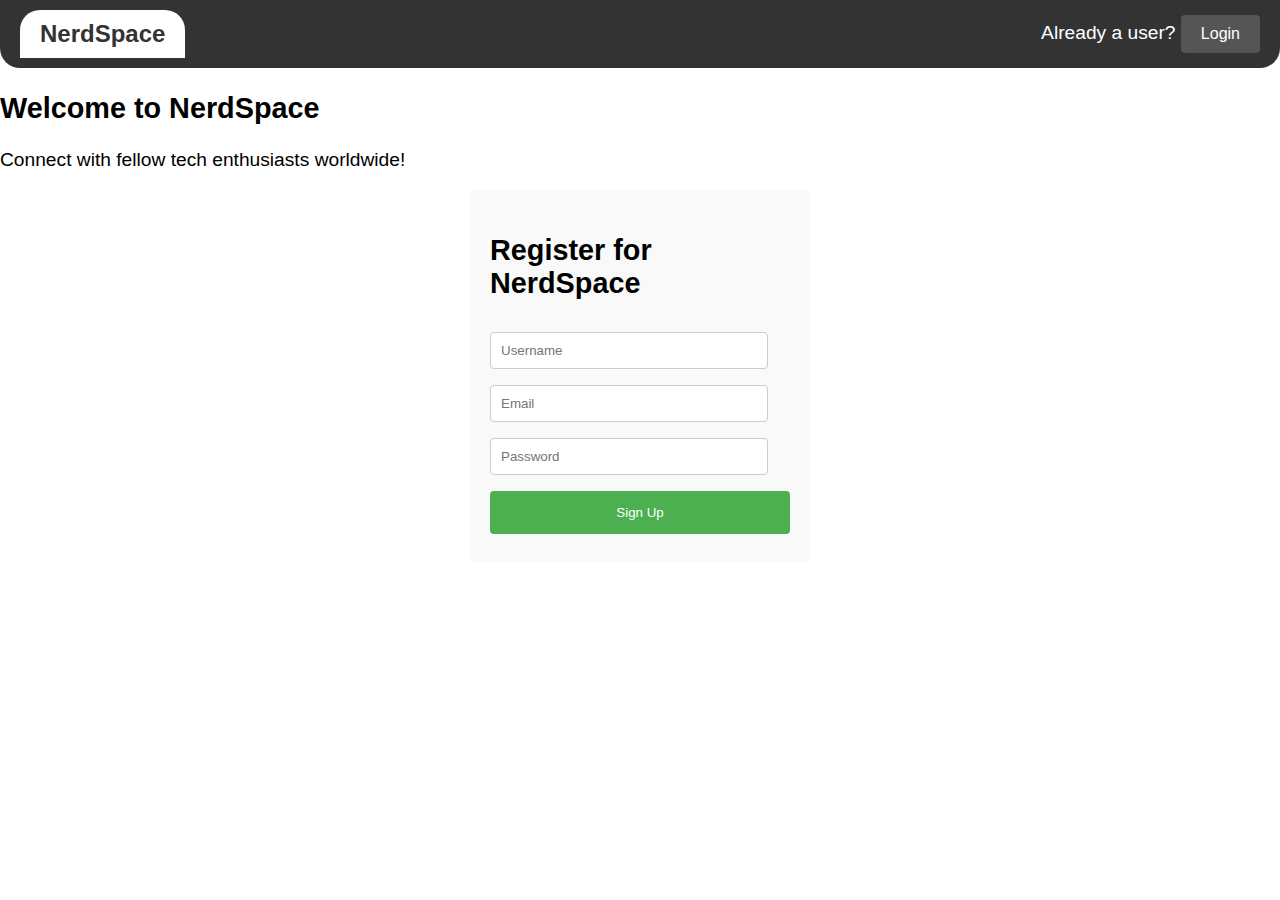
==== index.html @ 7e22a0eb "First Commit" ====
<!DOCTYPE html>
<html lang="en">
<head>
    <meta charset="UTF-8">
    <meta name="viewport" content="width=device-width, initial-scale=1.0">
    <title>NerdSpace</title>
    <style>
        body {
            margin: 0;
            font-family: Arial, sans-serif;
            font-size: larger;
        }
        .header {
            background-color: #333;
            color: #fff;
            padding: 10px 20px;
            display: flex;
            justify-content: space-between;
            align-items: center;
            border-bottom-left-radius: 20px; 
            border-bottom-right-radius: 20px; 
        }
        .logo {
            font-size: 24px;
            font-weight: bold;
            background-color: white;
            padding: 10px 20px;
            border-top-left-radius: 20px;
            border-top-right-radius: 20px; 
            color: #333;
        }
        .welcome-message {
            font-size: 24px;
            padding: 20px;
            flex-grow: 1; 
        }
        .register-section {
            display: flex;
            align-items: right;
            justify-content: flex-end;
            margin-top: 20px;
        }
        .register-button {
            background-color: #4CAF50;
            color: white;
            border: none;
            padding: 10px 20px;
            text-align: center;
            text-decoration: none;
            display: inline-block;
            font-size: 16px;
            cursor: pointer;
            border-radius: 4px;
        }
        .login-button {
            background-color: #555;
            color: white;
            border: none;
            padding: 10px 20px;
            text-align: center;
            text-decoration: none;
            display: inline-block;
            font-size: 16px;
            cursor: pointer;
            border-radius: 4px;
        }
        .register-form {
            background-color: #f9f9f9;
            padding: 20px;
            border-radius: 8px;
            width: 300px;
            margin: 0 auto;
        }
        .register-form input[type="text"],
        .register-form input[type="email"],
        .register-form input[type="password"],
        .register-form input[type="submit"] {
            width: calc(100% - 22px);
            padding: 10px;
            margin: 8px 0;
            display: inline-block;
            border: 1px solid #ccc;
            border-radius: 4px;
            box-sizing: border-box;
        }
        .register-form input[type="submit"] {
            background-color: #4CAF50;
            color: white;
            padding: 14px 20px;
            margin: 8px 0;
            border: none;
            border-radius: 4px;
            cursor: pointer;
            width: 100%;
        }
        .register-form input[type="submit"]:hover {
            background-color: #45a049;
        }
    </style>
</head>
<body>

<div class="header">
    <div class="logo">NerdSpace</div>
    <div class="login-section">
        <span>Already a user?</span>
        <button class="login-button">Login</button>
    </div>
</div>

<div class="body-content">
    <div class="left-half">
        <h2>Welcome to NerdSpace</h2>
        <p>Connect with fellow tech enthusiasts worldwide!</p>
    </div>
    <div class="right-half">
        <div class="register-page">
            <div class="register-form">
                <h2>Register for NerdSpace</h2>
                <form action="register.php" method="post">
                    <input type="text" name="username" placeholder="Username" required>
                    <input type="email" name="email" placeholder="Email" required>
                    <input type="password" name="password" placeholder="Password" required>
                    <input type="submit" value="Sign Up">
                </form>
            </div>
        </div>
    </div>
</div>

</body>
</html>
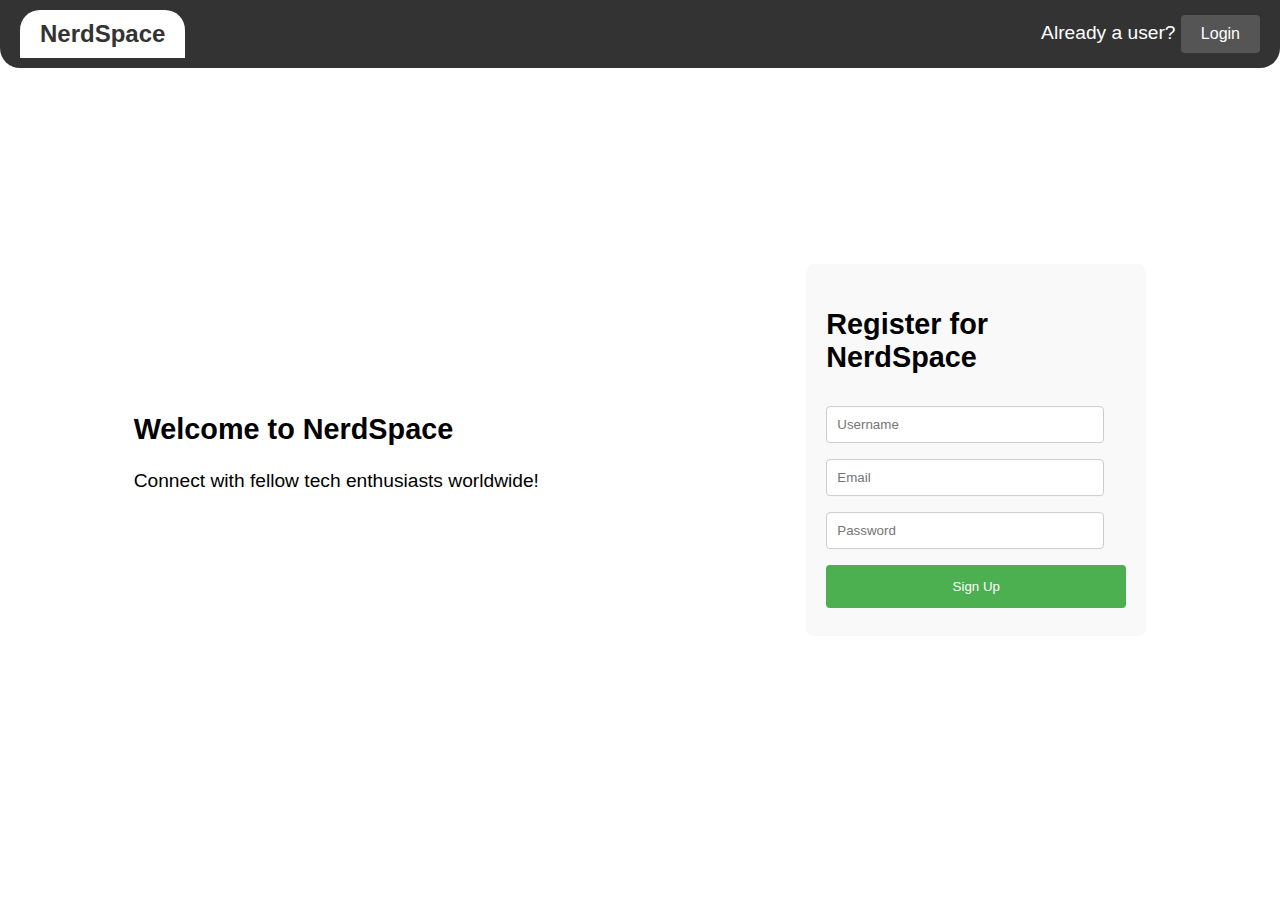
==== commit f9b6b1eb: "changes" ====
--- a/index.html
+++ b/index.html
@@ -7,8 +7,13 @@
     <style>
         body {
             margin: 0;
+            padding:0;
             font-family: Arial, sans-serif;
             font-size: larger;
+        }
+        .main{
+            width:100%;
+            height:100vh;
         }
         .header {
             background-color: #333;
@@ -96,10 +101,24 @@
         .register-form input[type="submit"]:hover {
             background-color: #45a049;
         }
+        .content{
+            position:absolute;
+            width:100%;
+            top:50%;
+            transform: translateY(-50%); 
+            
+        }
+        .body-content{
+            display:flex;
+            flex-direction: row;
+            justify-content:space-around;
+            align-items: center;
+        }
+        
     </style>
 </head>
 <body>
-
+<div class="main">
 <div class="header">
     <div class="logo">NerdSpace</div>
     <div class="login-section">
@@ -107,7 +126,7 @@
         <button class="login-button">Login</button>
     </div>
 </div>
-
+<div class="content">
 <div class="body-content">
     <div class="left-half">
         <h2>Welcome to NerdSpace</h2>
@@ -127,6 +146,7 @@
         </div>
     </div>
 </div>
-
+</div>
+</div>
 </body>
 </html>
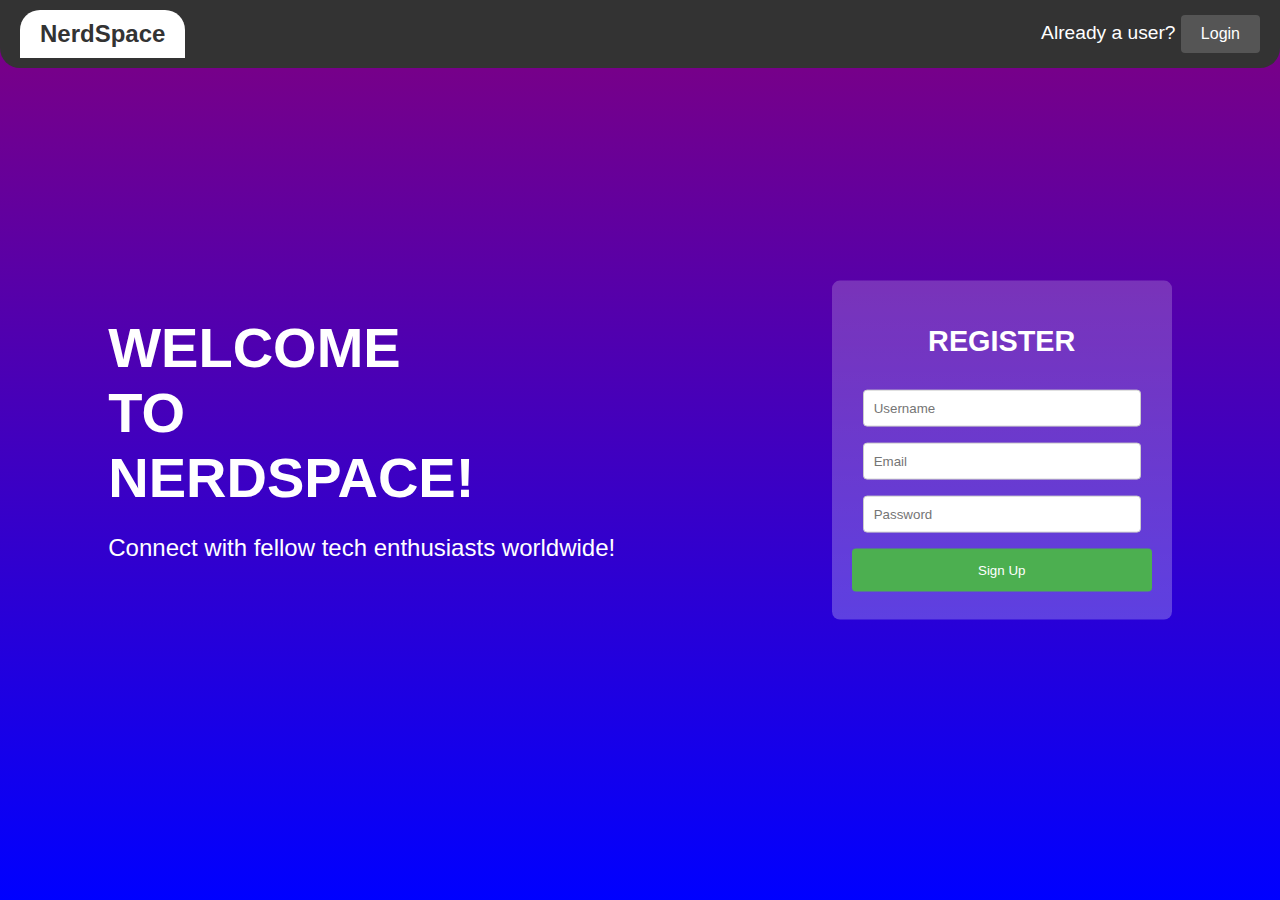
==== commit e278dc00: "change2" ====
--- a/index.html
+++ b/index.html
@@ -14,6 +14,7 @@
         .main{
             width:100%;
             height:100vh;
+            background: linear-gradient(purple,blue);
         }
         .header {
             background-color: #333;
@@ -33,11 +34,6 @@
             border-top-left-radius: 20px;
             border-top-right-radius: 20px; 
             color: #333;
-        }
-        .welcome-message {
-            font-size: 24px;
-            padding: 20px;
-            flex-grow: 1; 
         }
         .register-section {
             display: flex;
@@ -70,7 +66,10 @@
             border-radius: 4px;
         }
         .register-form {
-            background-color: #f9f9f9;
+            color:#fff;
+            background:linear-gradient(rgba(255,255,255,0.2),rgba(255,255,255,0.25));
+            text-transform: uppercase;
+            text-align: center;
             padding: 20px;
             border-radius: 8px;
             width: 300px;
@@ -114,6 +113,31 @@
             justify-content:space-around;
             align-items: center;
         }
+        .body-content .left-half .welcome{
+            font-size: 3.5rem;
+            color:#fff;
+            font-weight: 700;
+            margin:0px;
+            text-transform: uppercase;
+        }
+        .body-content .left-half .sub-content{
+            font-size: 1.5rem;
+            color:#fff;
+        }
+        .right-half{
+            border-radius:8px;
+        }
+        .register-page{
+            border-radius:8px;
+            transition: 0.5s;
+        }
+        .register-page:hover{
+            transform: translateY(-5px);
+            background:linear-gradient(rgba(255,255,255,0.2),rgba(255,255,255,0.2));
+            color:#fff;
+            box-shadow: 2px #fff;
+            transition: 0.5s;
+        }
         
     </style>
 </head>
@@ -129,13 +153,13 @@
 <div class="content">
 <div class="body-content">
     <div class="left-half">
-        <h2>Welcome to NerdSpace</h2>
-        <p>Connect with fellow tech enthusiasts worldwide!</p>
+        <p class="welcome">Welcome<br>to<br>NerdSpace!<p>
+        <p class="sub-content">Connect with fellow tech enthusiasts worldwide!</p>
     </div>
     <div class="right-half">
         <div class="register-page">
             <div class="register-form">
-                <h2>Register for NerdSpace</h2>
+                <h2>Register</h2>
                 <form action="register.php" method="post">
                     <input type="text" name="username" placeholder="Username" required>
                     <input type="email" name="email" placeholder="Email" required>
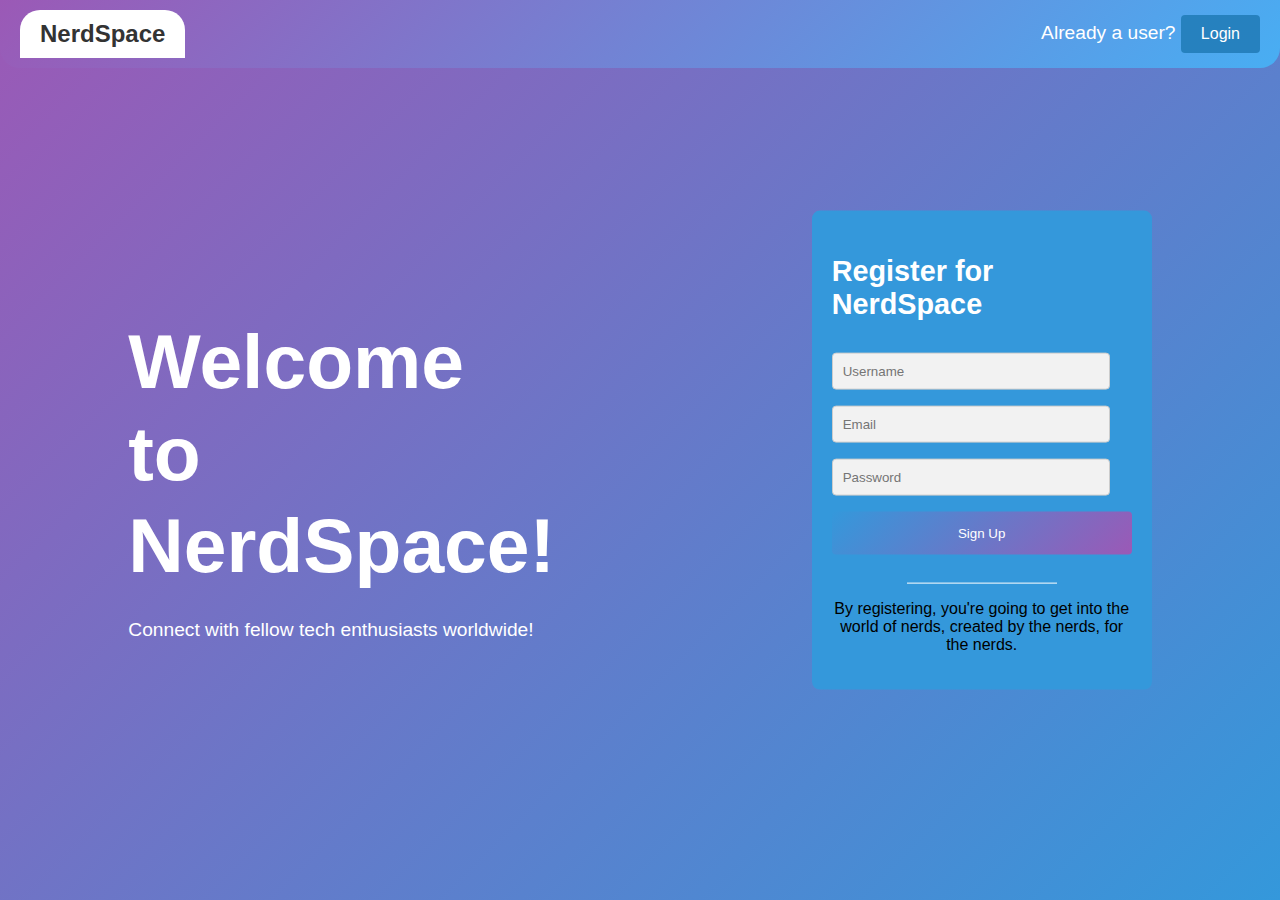
==== commit 17d7a6df: "modified" ====
--- a/index.html
+++ b/index.html
@@ -4,27 +4,28 @@
     <meta charset="UTF-8">
     <meta name="viewport" content="width=device-width, initial-scale=1.0">
     <title>NerdSpace</title>
+   
     <style>
         body {
             margin: 0;
-            padding:0;
+            padding: 0;
             font-family: Arial, sans-serif;
             font-size: larger;
+            background: linear-gradient(135deg, #9b59b6, #3498db);
+            color: #fff;
         }
-        .main{
-            width:100%;
-            height:100vh;
-            background: linear-gradient(purple,blue);
+        .main {
+            width: 100%;
+            height: 100vh;
         }
         .header {
-            background-color: #333;
-            color: #fff;
+            background: linear-gradient(135deg, #9b59b6, #48aef3);
             padding: 10px 20px;
             display: flex;
             justify-content: space-between;
             align-items: center;
-            border-bottom-left-radius: 20px; 
-            border-bottom-right-radius: 20px; 
+            border-bottom-left-radius: 20px;
+            border-bottom-right-radius: 20px;
         }
         .logo {
             font-size: 24px;
@@ -32,17 +33,12 @@
             background-color: white;
             padding: 10px 20px;
             border-top-left-radius: 20px;
-            border-top-right-radius: 20px; 
+            border-top-right-radius: 20px;
             color: #333;
         }
-        .register-section {
-            display: flex;
-            align-items: right;
-            justify-content: flex-end;
-            margin-top: 20px;
-        }
-        .register-button {
-            background-color: #4CAF50;
+        .register-button,
+        .login-button {
+            background: linear-gradient(135deg, #2681be, #2681bf);
             color: white;
             border: none;
             padding: 10px 20px;
@@ -52,24 +48,14 @@
             font-size: 16px;
             cursor: pointer;
             border-radius: 4px;
+            transition: background-color 0.3s ease;
         }
-        .login-button {
-            background-color: #555;
-            color: white;
-            border: none;
-            padding: 10px 20px;
-            text-align: center;
-            text-decoration: none;
-            display: inline-block;
-            font-size: 16px;
-            cursor: pointer;
-            border-radius: 4px;
+        .register-button:hover,
+        .login-button:hover {
+            background-color: #2980b9; 
         }
         .register-form {
-            color:#fff;
-            background:linear-gradient(rgba(255,255,255,0.2),rgba(255,255,255,0.25));
-            text-transform: uppercase;
-            text-align: center;
+            background: linear-gradient( #3498db); 
             padding: 20px;
             border-radius: 8px;
             width: 300px;
@@ -86,9 +72,10 @@
             border: 1px solid #ccc;
             border-radius: 4px;
             box-sizing: border-box;
+            background-color: #f2f2f2; /* Background color for input fields */
         }
         .register-form input[type="submit"] {
-            background-color: #4CAF50;
+            background: linear-gradient(135deg, #3498db, #9b59b6);
             color: white;
             padding: 14px 20px;
             margin: 8px 0;
@@ -96,81 +83,81 @@
             border-radius: 4px;
             cursor: pointer;
             width: 100%;
+            transition: background-color 0.3s ease;
         }
         .register-form input[type="submit"]:hover {
-            background-color: #45a049;
+            background: linear-gradient(135deg, #9b59b6, #3498db);
         }
-        .content{
-            position:absolute;
-            width:100%;
-            top:50%;
-            transform: translateY(-50%); 
-            
+        .content {
+            position: absolute;
+            width: 100%;
+            top: 50%;
+            transform: translateY(-50%);
         }
-        .body-content{
-            display:flex;
+        .body-content {
+            display: flex;
             flex-direction: row;
-            justify-content:space-around;
+            justify-content: space-around;
             align-items: center;
         }
-        .body-content .left-half .welcome{
-            font-size: 3.5rem;
-            color:#fff;
-            font-weight: 700;
-            margin:0px;
-            text-transform: uppercase;
+        h1, h2 {
+            color: #fff; /* Set heading color to white */
         }
-        .body-content .left-half .sub-content{
-            font-size: 1.5rem;
-            color:#fff;
+        .footer {
+            text-align: center;
+            margin-top: 20px;
         }
-        .right-half{
-            border-radius:8px;
+        .footer-line {
+            width: 50%;
+            height: 1px;
+            background-color: #fff;
+            margin: 0 auto 10px;
         }
-        .register-page{
-            border-radius:8px;
-            transition: 0.5s;
+        .footer-text {
+            font-size: small;
+            color: black;
+            font-size: medium;
         }
-        .register-page:hover{
-            transform: translateY(-5px);
-            background:linear-gradient(rgba(255,255,255,0.2),rgba(255,255,255,0.2));
-            color:#fff;
-            box-shadow: 2px #fff;
-            transition: 0.5s;
-        }
-        
     </style>
 </head>
 <body>
 <div class="main">
-<div class="header">
-    <div class="logo">NerdSpace</div>
-    <div class="login-section">
-        <span>Already a user?</span>
-        <button class="login-button">Login</button>
+    <div class="header">
+        <div class="logo">NerdSpace</div>
+        <div class="login-section">
+            <span>Already a user?</span>
+            <button class="login-button">Login</button>
+        </div>
     </div>
-</div>
-<div class="content">
-<div class="body-content">
-    <div class="left-half">
-        <p class="welcome">Welcome<br>to<br>NerdSpace!<p>
-        <p class="sub-content">Connect with fellow tech enthusiasts worldwide!</p>
-    </div>
-    <div class="right-half">
-        <div class="register-page">
-            <div class="register-form">
-                <h2>Register</h2>
-                <form action="register.php" method="post">
-                    <input type="text" name="username" placeholder="Username" required>
-                    <input type="email" name="email" placeholder="Email" required>
-                    <input type="password" name="password" placeholder="Password" required>
-                    <input type="submit" value="Sign Up">
-                </form>
+    <div class="content">
+        <div class="body-content ">
+            <div class="left-half">
+                <h1 style="font-size: 4em; line-height: 0.6;">
+                    <b><br> Welcome <br>
+                    <br> to <br>
+                    <br> NerdSpace! <br></b>
+                </h1>
+                <p>Connect with fellow tech enthusiasts worldwide!</p>
+            </div>
+            <div class="right-half">
+                <div class="register-page">
+                    <div class="register-form">
+                        <h2> Register for NerdSpace</h2>
+                        <form action="#" method="post">
+                            <input type="text" name="username" placeholder="Username" required>
+                            <input type="email" name="email" placeholder="Email" required>
+                            <input type="password" name="password" placeholder="Password" required>
+                            <input type="submit" value="Sign Up">
+                        </form>
+                        <div class="footer">
+                            <div class="footer-line"></div>
+                            <p class="footer-text">By registering, you're going to get into the world of nerds, created by the nerds, for the nerds.</p>
+                        </div>
+                    </div>
+                </div>
             </div>
         </div>
     </div>
 </div>
-</div>
-</div>
 </body>
 </html>
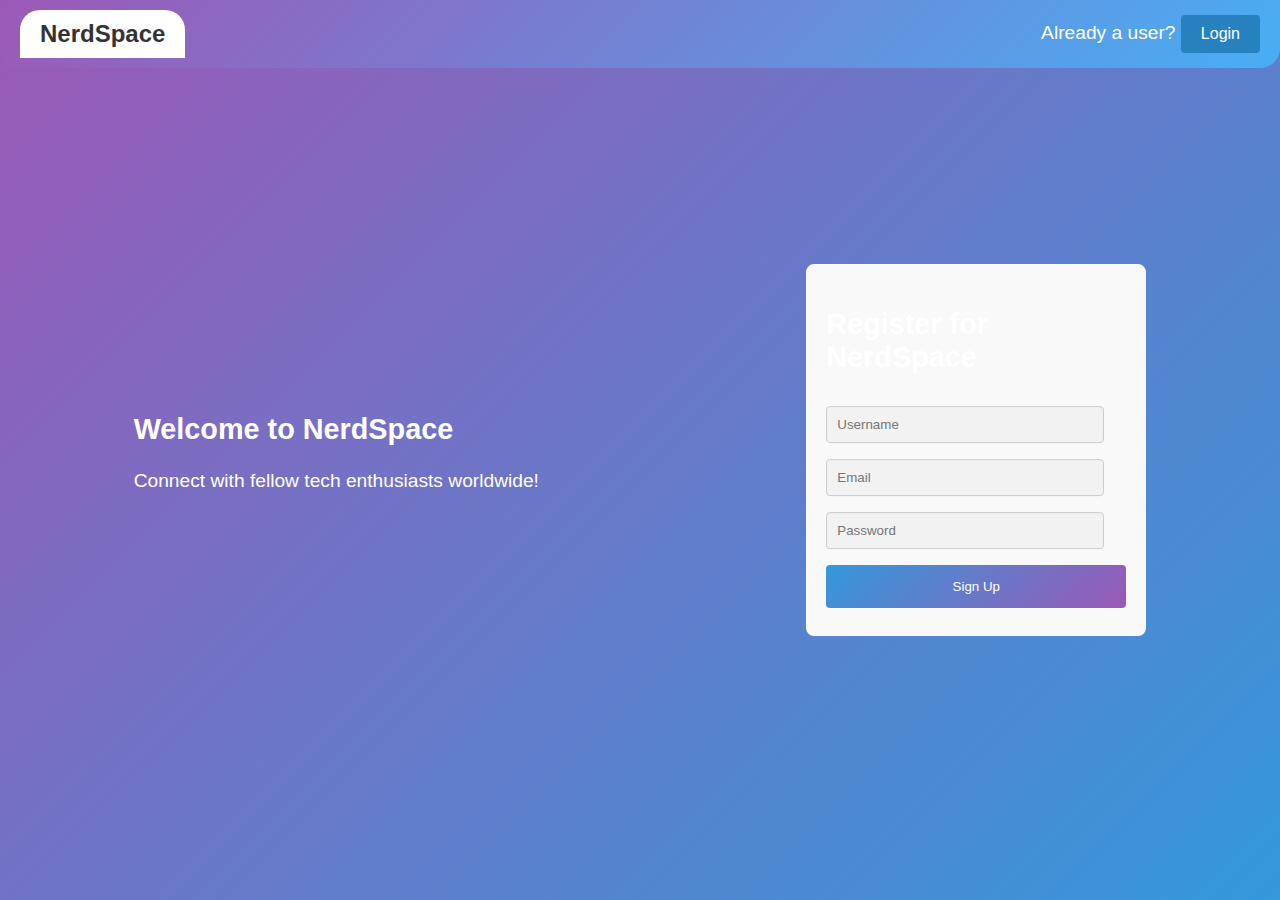
==== commit 93c449fc: "Merge branch 'main' of https://github.com/yesh-045/sample-frontend" ====
--- a/index.html
+++ b/index.html
@@ -14,9 +14,9 @@
             background: linear-gradient(135deg, #9b59b6, #3498db);
             color: #fff;
         }
-        .main {
-            width: 100%;
-            height: 100vh;
+        .main{
+            width:100%;
+            height:100vh;
         }
         .header {
             background: linear-gradient(135deg, #9b59b6, #48aef3);
@@ -36,7 +36,29 @@
             border-top-right-radius: 20px;
             color: #333;
         }
-        .register-button,
+        .welcome-message {
+            font-size: 24px;
+            padding: 20px;
+            flex-grow: 1; 
+        }
+        .register-section {
+            display: flex;
+            align-items: right;
+            justify-content: flex-end;
+            margin-top: 20px;
+        }
+        .register-button {
+            background-color: #4CAF50;
+            color: white;
+            border: none;
+            padding: 10px 20px;
+            text-align: center;
+            text-decoration: none;
+            display: inline-block;
+            font-size: 16px;
+            cursor: pointer;
+            border-radius: 4px;
+        }
         .login-button {
             background: linear-gradient(135deg, #2681be, #2681bf);
             color: white;
@@ -55,7 +77,7 @@
             background-color: #2980b9; 
         }
         .register-form {
-            background: linear-gradient( #3498db); 
+            background-color: #f9f9f9;
             padding: 20px;
             border-radius: 8px;
             width: 300px;
@@ -100,64 +122,39 @@
             justify-content: space-around;
             align-items: center;
         }
-        h1, h2 {
-            color: #fff; /* Set heading color to white */
-        }
-        .footer {
-            text-align: center;
-            margin-top: 20px;
-        }
-        .footer-line {
-            width: 50%;
-            height: 1px;
-            background-color: #fff;
-            margin: 0 auto 10px;
-        }
-        .footer-text {
-            font-size: small;
-            color: black;
-            font-size: medium;
-        }
+        
     </style>
 </head>
 <body>
 <div class="main">
-    <div class="header">
-        <div class="logo">NerdSpace</div>
-        <div class="login-section">
-            <span>Already a user?</span>
-            <button class="login-button">Login</button>
-        </div>
+<div class="header">
+    <div class="logo">NerdSpace</div>
+    <div class="login-section">
+        <span>Already a user?</span>
+        <button class="login-button">Login</button>
     </div>
-    <div class="content">
-        <div class="body-content ">
-            <div class="left-half">
-                <h1 style="font-size: 4em; line-height: 0.6;">
-                    <b><br> Welcome <br>
-                    <br> to <br>
-                    <br> NerdSpace! <br></b>
-                </h1>
-                <p>Connect with fellow tech enthusiasts worldwide!</p>
-            </div>
-            <div class="right-half">
-                <div class="register-page">
-                    <div class="register-form">
-                        <h2> Register for NerdSpace</h2>
-                        <form action="#" method="post">
-                            <input type="text" name="username" placeholder="Username" required>
-                            <input type="email" name="email" placeholder="Email" required>
-                            <input type="password" name="password" placeholder="Password" required>
-                            <input type="submit" value="Sign Up">
-                        </form>
-                        <div class="footer">
-                            <div class="footer-line"></div>
-                            <p class="footer-text">By registering, you're going to get into the world of nerds, created by the nerds, for the nerds.</p>
-                        </div>
-                    </div>
-                </div>
+</div>
+<div class="content">
+<div class="body-content">
+    <div class="left-half">
+        <h2>Welcome to NerdSpace</h2>
+        <p>Connect with fellow tech enthusiasts worldwide!</p>
+    </div>
+    <div class="right-half">
+        <div class="register-page">
+            <div class="register-form">
+                <h2>Register for NerdSpace</h2>
+                <form action="register.php" method="post">
+                    <input type="text" name="username" placeholder="Username" required>
+                    <input type="email" name="email" placeholder="Email" required>
+                    <input type="password" name="password" placeholder="Password" required>
+                    <input type="submit" value="Sign Up">
+                </form>
             </div>
         </div>
     </div>
 </div>
+</div>
+</div>
 </body>
 </html>
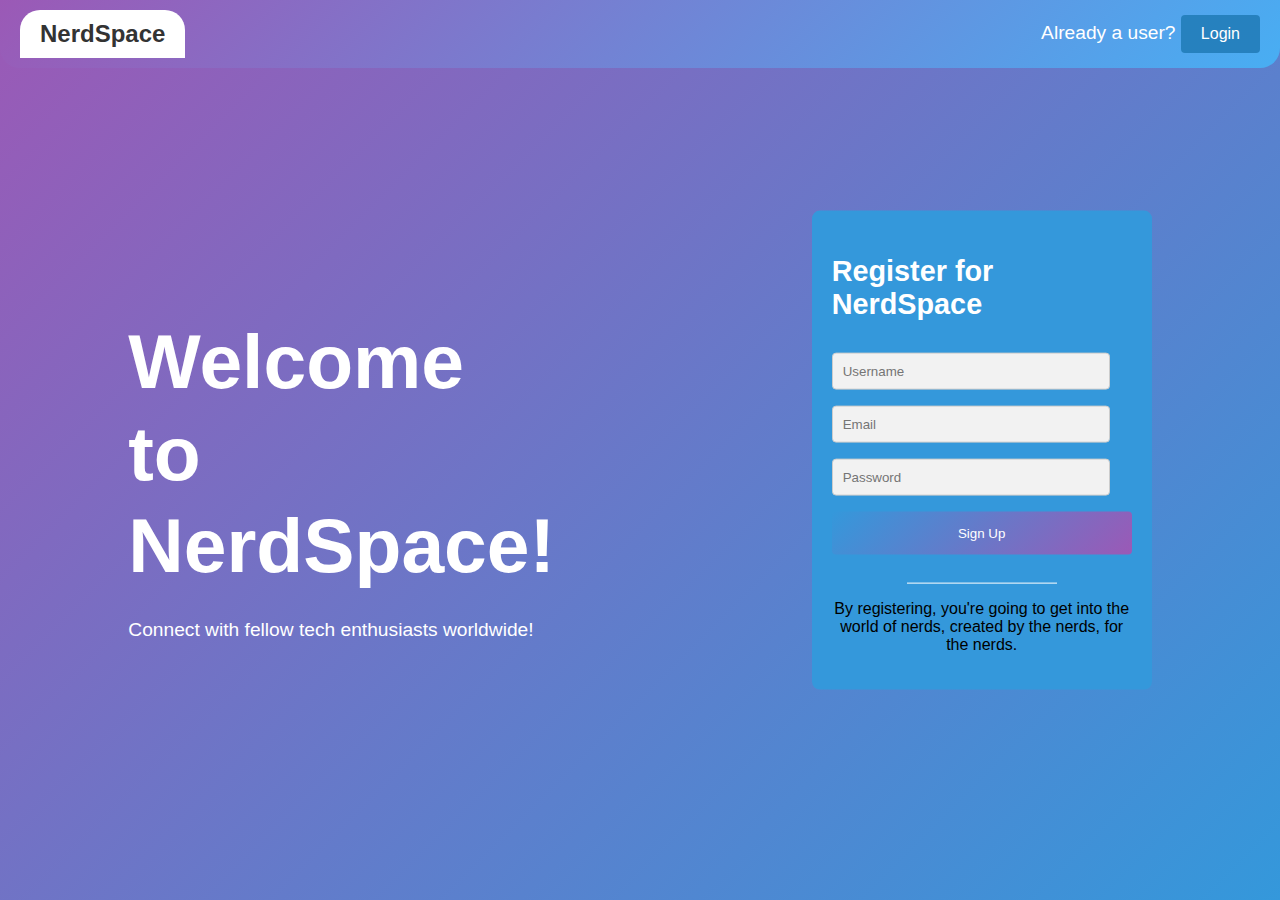
==== commit 6c7fbf76: "Update index.html" ====
--- a/index.html
+++ b/index.html
@@ -14,9 +14,9 @@
             background: linear-gradient(135deg, #9b59b6, #3498db);
             color: #fff;
         }
-        .main{
-            width:100%;
-            height:100vh;
+        .main {
+            width: 100%;
+            height: 100vh;
         }
         .header {
             background: linear-gradient(135deg, #9b59b6, #48aef3);
@@ -36,29 +36,7 @@
             border-top-right-radius: 20px;
             color: #333;
         }
-        .welcome-message {
-            font-size: 24px;
-            padding: 20px;
-            flex-grow: 1; 
-        }
-        .register-section {
-            display: flex;
-            align-items: right;
-            justify-content: flex-end;
-            margin-top: 20px;
-        }
-        .register-button {
-            background-color: #4CAF50;
-            color: white;
-            border: none;
-            padding: 10px 20px;
-            text-align: center;
-            text-decoration: none;
-            display: inline-block;
-            font-size: 16px;
-            cursor: pointer;
-            border-radius: 4px;
-        }
+        .register-button,
         .login-button {
             background: linear-gradient(135deg, #2681be, #2681bf);
             color: white;
@@ -77,7 +55,7 @@
             background-color: #2980b9; 
         }
         .register-form {
-            background-color: #f9f9f9;
+            background: linear-gradient( #3498db); 
             padding: 20px;
             border-radius: 8px;
             width: 300px;
@@ -122,39 +100,64 @@
             justify-content: space-around;
             align-items: center;
         }
-        
+        h1, h2 {
+            color: #fff; /* Set heading color to white */
+        }
+        .footer {
+            text-align: center;
+            margin-top: 20px;
+        }
+        .footer-line {
+            width: 50%;
+            height: 1px;
+            background-color: #fff;
+            margin: 0 auto 10px;
+        }
+        .footer-text {
+            font-size: small;
+            color: black;
+            font-size: medium;
+        }
     </style>
 </head>
 <body>
 <div class="main">
-<div class="header">
-    <div class="logo">NerdSpace</div>
-    <div class="login-section">
-        <span>Already a user?</span>
-        <button class="login-button">Login</button>
+    <div class="header">
+        <div class="logo">NerdSpace</div>
+        <div class="login-section">
+            <span>Already a user?</span>
+            <button class="login-button">Login</button>
+        </div>
     </div>
-</div>
-<div class="content">
-<div class="body-content">
-    <div class="left-half">
-        <h2>Welcome to NerdSpace</h2>
-        <p>Connect with fellow tech enthusiasts worldwide!</p>
-    </div>
-    <div class="right-half">
-        <div class="register-page">
-            <div class="register-form">
-                <h2>Register for NerdSpace</h2>
-                <form action="register.php" method="post">
-                    <input type="text" name="username" placeholder="Username" required>
-                    <input type="email" name="email" placeholder="Email" required>
-                    <input type="password" name="password" placeholder="Password" required>
-                    <input type="submit" value="Sign Up">
-                </form>
+    <div class="content">
+        <div class="body-content ">
+            <div class="left-half">
+                <h1 style="font-size: 4em; line-height: 0.6;">
+                    <b><br> Welcome <br>
+                    <br> to <br>
+                    <br> NerdSpace! <br></b>
+                </h1>
+                <p>Connect with fellow tech enthusiasts worldwide!</p>
+            </div>
+            <div class="right-half">
+                <div class="register-page">
+                    <div class="register-form">
+                        <h2> Register for NerdSpace</h2>
+                        <form action="#" method="post">
+                            <input type="text" name="username" placeholder="Username" required>
+                            <input type="email" name="email" placeholder="Email" required>
+                            <input type="password" name="password" placeholder="Password" required>
+                            <input type="submit" value="Sign Up">
+                        </form>
+                        <div class="footer">
+                            <div class="footer-line"></div>
+                            <p class="footer-text">By registering, you're going to get into the world of nerds, created by the nerds, for the nerds.</p>
+                        </div>
+                    </div>
+                </div>
             </div>
         </div>
     </div>
 </div>
-</div>
-</div>
 </body>
 </html>
